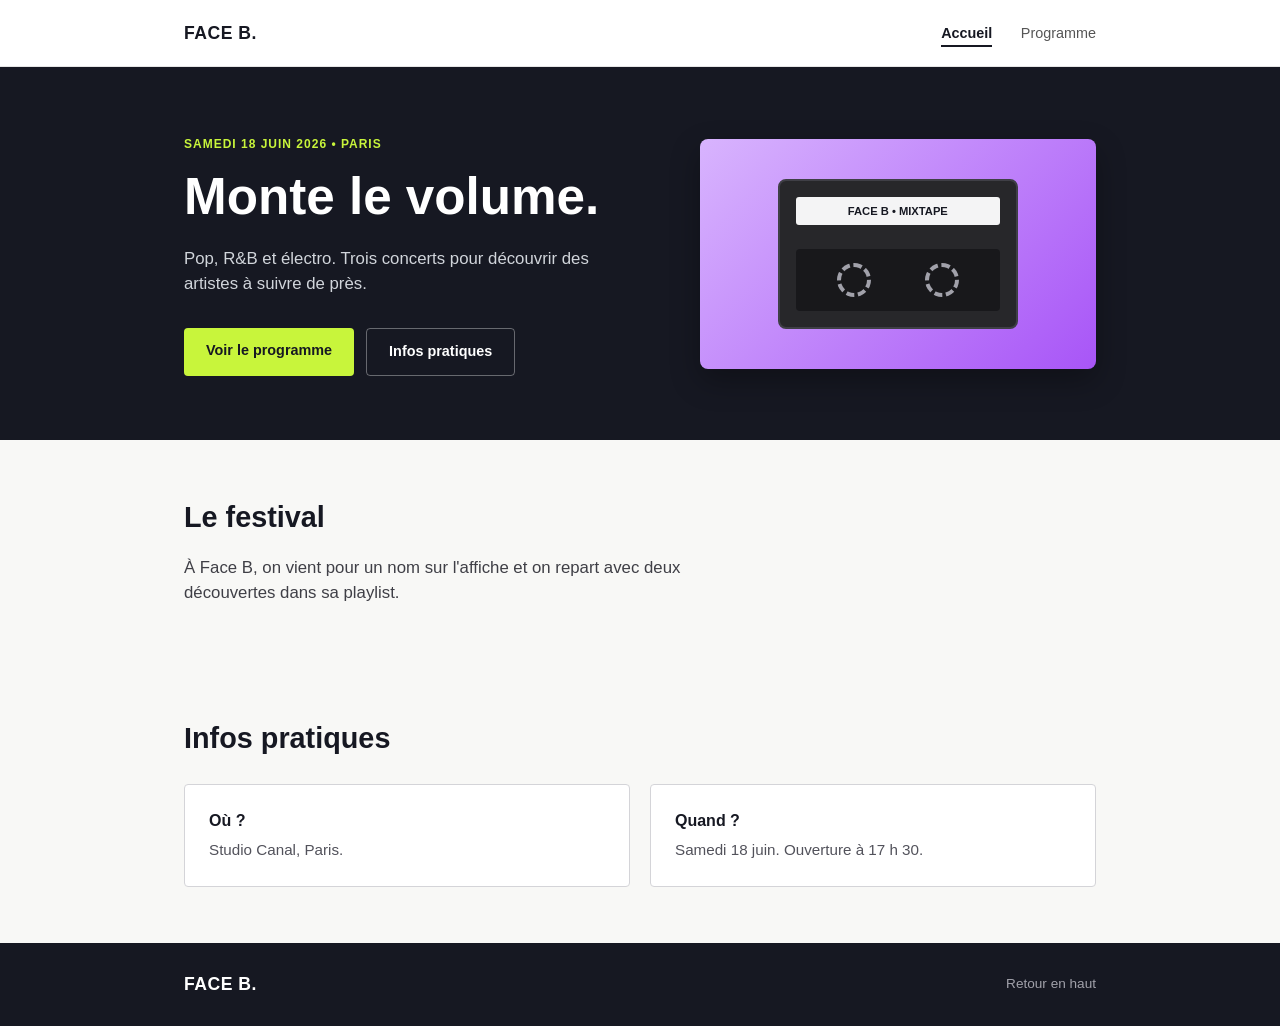
==== index.html @ 23cafc65 "ajt" ====
<!DOCTYPE html>
<html lang="fr">
<head>
  <meta charset="UTF-8">
  <meta name="viewport" content="width=device-width, initial-scale=1.0">
  <title>FACE B. — Accueil</title>
  <link rel="stylesheet" href="style.css">
</head>
<body id="top">

  <header class="navbar">
    <div class="container nav-content">
      <a href="index.html" class="logo">FACE B.</a>
      <nav>
        <a href="index.html" class="active">Accueil</a>
        <a href="programme.html">Programme</a>
      </nav>
    </div>
  </header>

  <main>
    <section class="hero-dark">
      <div class="container hero-grid">
        <div class="hero-text">
          <span class="badge-date">SAMEDI 18 JUIN 2026 • PARIS</span>
          <h1>Monte le volume.</h1>
          <p>Pop, R&amp;B et électro. Trois concerts pour découvrir des artistes à suivre de près.</p>
          <div class="hero-buttons">
            <a href="programme.html" class="btn-lime">Voir le programme</a>
            <a href="#infos" class="btn-outline">Infos pratiques</a>
          </div>
        </div>
        <div class="hero-visual">
          <div class="cassette-placeholder">
            <div class="cassette-body">
              <div class="cassette-label">FACE B • MIXTAPE</div>
              <div class="cassette-reels">
                <span></span>
                <span></span>
              </div>
            </div>
          </div>
        </div>
      </div>
    </section>

    <section class="section-white">
      <div class="container">
        <h2>Le festival</h2>
        <p class="lead-text">À Face B, on vient pour un nom sur l'affiche et on repart avec deux découvertes dans sa playlist.</p>
      </div>
    </section>

    <section id="infos" class="section-white">
      <div class="container">
        <h2>Infos pratiques</h2>
        <div class="infos-grid">
          <div class="info-card">
            <h3>Où ?</h3>
            <p>Studio Canal, Paris.</p>
          </div>
          <div class="info-card">
            <h3>Quand ?</h3>
            <p>Samedi 18 juin. Ouverture à 17 h 30.</p>
          </div>
        </div>
      </div>
    </section>
  </main>

  <footer class="footer">
    <div class="container footer-content">
      <span class="logo">FACE B.</span>
      <a href="#top" class="back-top">Retour en haut</a>
    </div>
  </footer>

</body>
</html>
---- style.css ----
* {
  box-sizing: border-box;
  margin: 0;
  padding: 0;
}

html {
  scroll-behavior: smooth;
}

body {
  font-family: -apple-system, BlinkMacSystemFont, "Segoe UI", Roboto, Helvetica, Arial, sans-serif;
  color: #161822;
  background-color: #f8f8f6;
  line-height: 1.5;
  display: flex;
  flex-direction: column;
  min-height: 100vh;
}

main {
  flex: 1;
}

.container {
  max-width: 960px;
  margin: 0 auto;
  padding: 0 24px;
}

.navbar {
  background-color: #ffffff;
  border-bottom: 1px solid #e5e5e5;
  padding: 20px 0;
}

.nav-content {
  display: flex;
  justify-content: space-between;
  align-items: center;
}

.logo {
  font-weight: 900;
  font-size: 1.1rem;
  letter-spacing: 0.5px;
  text-decoration: none;
  color: inherit;
}

nav a {
  text-decoration: none;
  color: #555;
  margin-left: 24px;
  font-size: 0.9rem;
  font-weight: 500;
  padding-bottom: 4px;
}

nav a.active {
  color: #161822;
  font-weight: 700;
  border-bottom: 2px solid #161822;
}

.hero-dark {
  background-color: #161822;
  color: #ffffff;
  padding: 64px 0;
}

.hero-grid {
  display: grid;
  grid-template-columns: 1.2fr 1fr;
  gap: 40px;
  align-items: center;
}

.badge-date {
  display: inline-block;
  font-size: 0.75rem;
  font-weight: 700;
  letter-spacing: 1px;
  color: #c8f53b;
  margin-bottom: 16px;
}

h1 {
  font-size: 3.2rem;
  font-weight: 800;
  line-height: 1.1;
  margin-bottom: 20px;
}

.hero-dark p {
  color: #d1d5db;
  font-size: 1.05rem;
  margin-bottom: 32px;
  max-width: 420px;
}

.hero-buttons {
  display: flex;
  gap: 12px;
  flex-wrap: wrap;
}

.btn-lime {
  background-color: #c8f53b;
  color: #161822;
  text-decoration: none;
  font-weight: 700;
  font-size: 0.9rem;
  padding: 12px 22px;
  border-radius: 4px;
  transition: opacity 0.2s;
}

.btn-lime:hover {
  opacity: 0.9;
}

.btn-outline {
  border: 1px solid rgba(255, 255, 255, 0.35);
  color: #ffffff;
  text-decoration: none;
  font-weight: 600;
  font-size: 0.9rem;
  padding: 12px 22px;
  border-radius: 4px;
}

.btn-outline:hover {
  background-color: rgba(255, 255, 255, 0.1);
}

.btn-outline-dark {
  display: inline-block;
  border: 1px solid #161822;
  color: #161822;
  text-decoration: none;
  font-weight: 600;
  font-size: 0.85rem;
  padding: 10px 18px;
  border-radius: 4px;
}

.cassette-placeholder {
  background: linear-gradient(135deg, #d8b4fe 0%, #a855f7 100%);
  border-radius: 8px;
  padding: 40px;
  display: flex;
  justify-content: center;
  align-items: center;
  box-shadow: 0 12px 30px rgba(0, 0, 0, 0.3);
}

.cassette-body {
  background-color: #27272a;
  width: 240px;
  height: 150px;
  border-radius: 8px;
  padding: 16px;
  display: flex;
  flex-direction: column;
  justify-content: space-between;
  border: 2px solid #3f3f46;
}

.cassette-label {
  background-color: #f4f4f5;
  color: #161822;
  font-size: 0.7rem;
  font-weight: 800;
  padding: 6px 10px;
  border-radius: 3px;
  text-align: center;
}

.cassette-reels {
  display: flex;
  justify-content: space-around;
  align-items: center;
  background-color: #18181b;
  padding: 14px;
  border-radius: 4px;
}

.cassette-reels span {
  width: 34px;
  height: 34px;
  border-radius: 50%;
  border: 4px dashed #a1a1aa;
}

.section-white {
  padding: 56px 0;
  background-color: #f8f8f6;
}

h2 {
  font-size: 1.8rem;
  font-weight: 800;
  margin-bottom: 16px;
}

.lead-text {
  font-size: 1.05rem;
  color: #3f3f46;
  max-width: 580px;
}

.infos-grid {
  display: grid;
  grid-template-columns: 1fr 1fr;
  gap: 20px;
  margin-top: 24px;
}

.info-card {
  background-color: #ffffff;
  border: 1px solid #d4d4d8;
  padding: 24px;
  border-radius: 4px;
}

.info-card h3 {
  font-size: 1rem;
  font-weight: 700;
  margin-bottom: 6px;
}

.info-card p {
  color: #52525b;
  font-size: 0.95rem;
}

.hero-lime {
  background-color: #c8f53b;
  color: #161822;
  padding: 64px 0;
}

.subtitle-small {
  display: block;
  font-size: 0.75rem;
  font-weight: 700;
  letter-spacing: 1px;
  margin-bottom: 14px;
}

.hero-lime p {
  max-width: 480px;
  margin-bottom: 28px;
  font-size: 1.05rem;
}

.schedule-list {
  margin-top: 24px;
  border-top: 1px solid #d4d4d8;
}

.schedule-row {
  display: grid;
  grid-template-columns: 120px 1fr auto;
  align-items: center;
  padding: 20px 0;
  border-bottom: 1px solid #d4d4d8;
}

.schedule-row .time {
  font-size: 0.9rem;
  color: #52525b;
  font-weight: 600;
}

.schedule-row .artist {
  font-size: 1.15rem;
  font-weight: 700;
}

.schedule-row .genre {
  font-size: 0.85rem;
  color: #52525b;
}

.section-lavender {
  background-color: #e4d8ff;
  padding: 56px 0;
}

.footer {
  background-color: #161822;
  color: #ffffff;
  padding: 28px 0;
}

.footer-content {
  display: flex;
  justify-content: space-between;
  align-items: center;
}

.back-top {
  color: #a1a1aa;
  text-decoration: none;
  font-size: 0.85rem;
}

.back-top:hover {
  color: #ffffff;
}

@media (max-width: 700px) {
  .hero-grid, .infos-grid {
    grid-template-columns: 1fr;
  }
  h1 {
    font-size: 2.4rem;
  }
}
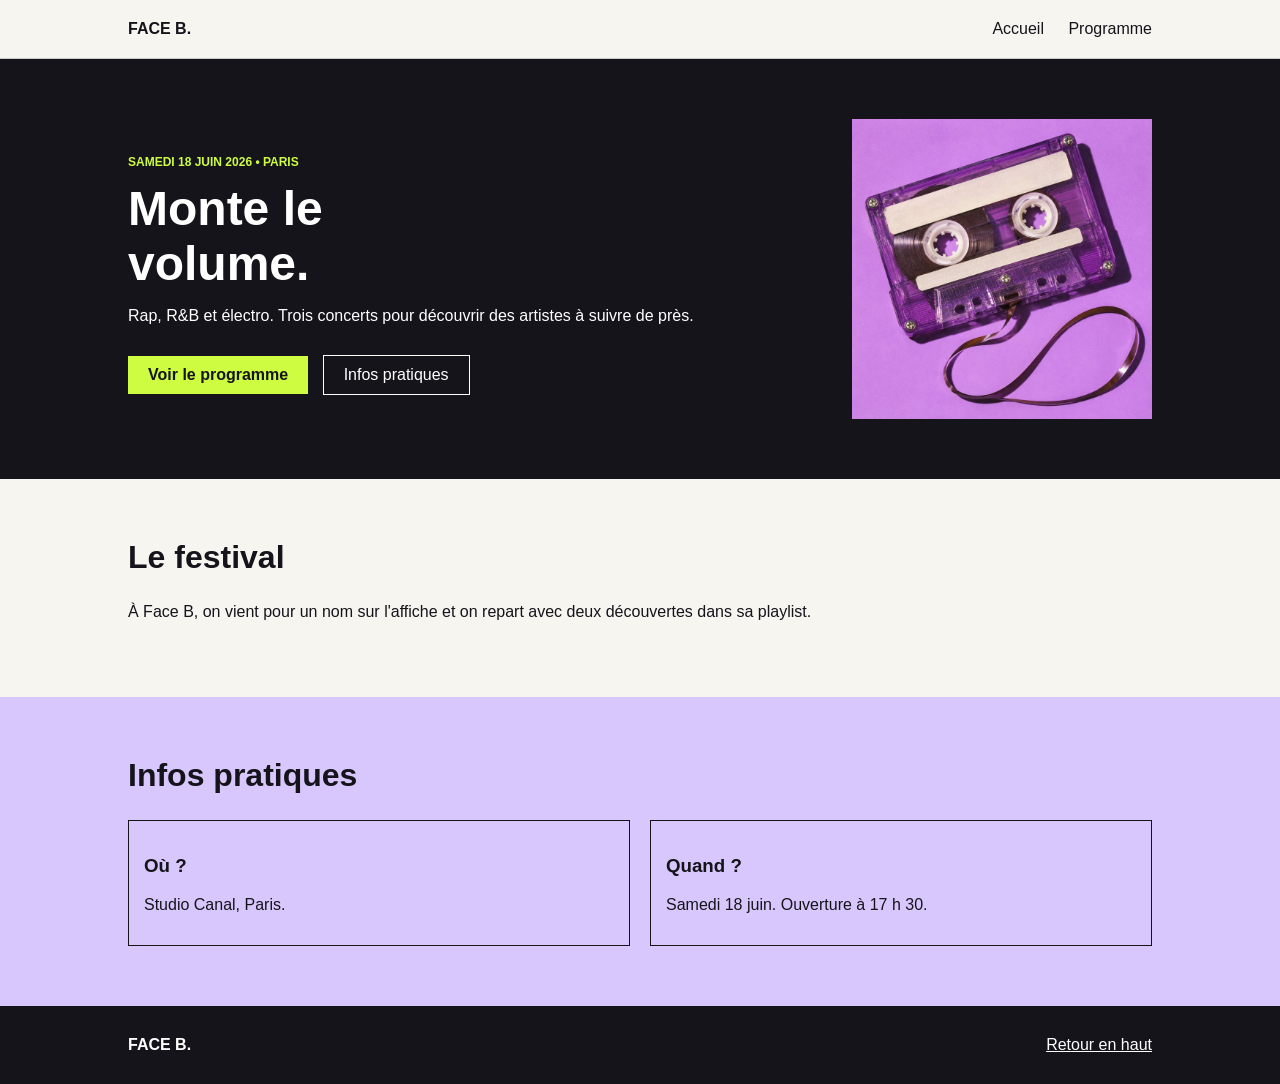
==== commit 4d5918eb: "changement" ====
--- a/index.html
+++ b/index.html
@@ -2,77 +2,55 @@
 <html lang="fr">
 <head>
   <meta charset="UTF-8">
-  <meta name="viewport" content="width=device-width, initial-scale=1.0">
-  <title>FACE B. — Accueil</title>
+  <title>FACE B - Accueil</title>
   <link rel="stylesheet" href="style.css">
 </head>
-<body id="top">
+<body id="haut">
 
-  <header class="navbar">
-    <div class="container nav-content">
-      <a href="index.html" class="logo">FACE B.</a>
-      <nav>
-        <a href="index.html" class="active">Accueil</a>
-        <a href="programme.html">Programme</a>
-      </nav>
-    </div>
+  <header class="menu">
+    <strong>FACE B.</strong>
+    <nav>
+      <a href="index.html">Accueil</a>
+      <a href="programme.html">Programme</a>
+    </nav>
   </header>
 
-  <main>
-    <section class="hero-dark">
-      <div class="container hero-grid">
-        <div class="hero-text">
-          <span class="badge-date">SAMEDI 18 JUIN 2026 • PARIS</span>
-          <h1>Monte le volume.</h1>
-          <p>Pop, R&amp;B et électro. Trois concerts pour découvrir des artistes à suivre de près.</p>
-          <div class="hero-buttons">
-            <a href="programme.html" class="btn-lime">Voir le programme</a>
-            <a href="#infos" class="btn-outline">Infos pratiques</a>
-          </div>
-        </div>
-        <div class="hero-visual">
-          <div class="cassette-placeholder">
-            <div class="cassette-body">
-              <div class="cassette-label">FACE B • MIXTAPE</div>
-              <div class="cassette-reels">
-                <span></span>
-                <span></span>
-              </div>
-            </div>
-          </div>
-        </div>
+  <section class="bloc-noir">
+    <div>
+      <p class="texte-vert">SAMEDI 18 JUIN 2026 • PARIS</p>
+      <h1>Monte le<br>volume.</h1>
+      <p>Rap, R&B et électro. Trois concerts pour découvrir des artistes à suivre de près.</p>
+      <a href="programme.html" class="bouton-vert">Voir le programme</a>
+      <a href="#infos" class="bouton-contour">Infos pratiques</a>
+    </div>
+
+    <div class="boite-image">
+      <img src="27eb45d2c8968b3787df97820d218c068584682f.jpg" alt="cassette disque">
+    </div>
+  </section>
+
+  <section class="bloc-blanc">
+    <h2>Le festival</h2>
+    <p>À Face B, on vient pour un nom sur l'affiche et on repart avec deux découvertes dans sa playlist.</p>
+  </section>
+
+  <section id="infos" class="bloc-violet">
+    <h2>Infos pratiques</h2>
+    <div class="deux-colonnes">
+      <div class="carte">
+        <h3>Où ?</h3>
+        <p>Studio Canal, Paris.</p>
       </div>
-    </section>
+      <div class="carte">
+        <h3>Quand ?</h3>
+        <p>Samedi 18 juin. Ouverture à 17 h 30.</p>
+      </div>
+    </div>
+  </section>
 
-    <section class="section-white">
-      <div class="container">
-        <h2>Le festival</h2>
-        <p class="lead-text">À Face B, on vient pour un nom sur l'affiche et on repart avec deux découvertes dans sa playlist.</p>
-      </div>
-    </section>
-
-    <section id="infos" class="section-white">
-      <div class="container">
-        <h2>Infos pratiques</h2>
-        <div class="infos-grid">
-          <div class="info-card">
-            <h3>Où ?</h3>
-            <p>Studio Canal, Paris.</p>
-          </div>
-          <div class="info-card">
-            <h3>Quand ?</h3>
-            <p>Samedi 18 juin. Ouverture à 17 h 30.</p>
-          </div>
-        </div>
-      </div>
-    </section>
-  </main>
-
-  <footer class="footer">
-    <div class="container footer-content">
-      <span class="logo">FACE B.</span>
-      <a href="#top" class="back-top">Retour en haut</a>
-    </div>
+  <footer class="pied-de-page">
+    <strong>FACE B.</strong>
+    <a href="#haut">Retour en haut</a>
   </footer>
 
 </body>
--- a/style.css
+++ b/style.css
@@ -1,321 +1,129 @@
-* {
-  box-sizing: border-box;
+body {
+  font-family: Arial, sans-serif;
   margin: 0;
-  padding: 0;
+  color: #15141B;
+  background-color: #F6F5F0;
 }
 
-html {
-  scroll-behavior: smooth;
+.menu {
+  display: flex;
+  justify-content: space-between;
+  padding: 20px 10%;
+  border-bottom: 1px solid #CCC;
 }
 
-body {
-  font-family: -apple-system, BlinkMacSystemFont, "Segoe UI", Roboto, Helvetica, Arial, sans-serif;
-  color: #161822;
-  background-color: #f8f8f6;
-  line-height: 1.5;
-  display: flex;
-  flex-direction: column;
-  min-height: 100vh;
+.menu a {
+  color: #15141B;
+  text-decoration: none;
+  margin-left: 20px;
 }
 
-main {
-  flex: 1;
-}
-
-.container {
-  max-width: 960px;
-  margin: 0 auto;
-  padding: 0 24px;
-}
-
-.navbar {
-  background-color: #ffffff;
-  border-bottom: 1px solid #e5e5e5;
-  padding: 20px 0;
-}
-
-.nav-content {
+.bloc-noir {
+  background-color: #15141B;
+  color: white;
+  padding: 60px 10%;
   display: flex;
   justify-content: space-between;
   align-items: center;
+  gap: 30px;
 }
 
-.logo {
-  font-weight: 900;
-  font-size: 1.1rem;
-  letter-spacing: 0.5px;
-  text-decoration: none;
-  color: inherit;
+.bloc-vert {
+  background-color: #CDFC41;
+  padding: 60px 10%;
 }
 
-nav a {
-  text-decoration: none;
-  color: #555;
-  margin-left: 24px;
-  font-size: 0.9rem;
-  font-weight: 500;
-  padding-bottom: 4px;
+.bloc-blanc {
+  background-color: #F6F5F0;
+  padding: 60px 10%;
 }
 
-nav a.active {
-  color: #161822;
-  font-weight: 700;
-  border-bottom: 2px solid #161822;
-}
-
-.hero-dark {
-  background-color: #161822;
-  color: #ffffff;
-  padding: 64px 0;
-}
-
-.hero-grid {
-  display: grid;
-  grid-template-columns: 1.2fr 1fr;
-  gap: 40px;
-  align-items: center;
-}
-
-.badge-date {
-  display: inline-block;
-  font-size: 0.75rem;
-  font-weight: 700;
-  letter-spacing: 1px;
-  color: #c8f53b;
-  margin-bottom: 16px;
+.bloc-violet {
+  background-color: #D8C7FC;
+  padding: 60px 10%;
 }
 
 h1 {
-  font-size: 3.2rem;
-  font-weight: 800;
-  line-height: 1.1;
-  margin-bottom: 20px;
-}
-
-.hero-dark p {
-  color: #d1d5db;
-  font-size: 1.05rem;
-  margin-bottom: 32px;
-  max-width: 420px;
-}
-
-.hero-buttons {
-  display: flex;
-  gap: 12px;
-  flex-wrap: wrap;
-}
-
-.btn-lime {
-  background-color: #c8f53b;
-  color: #161822;
-  text-decoration: none;
-  font-weight: 700;
-  font-size: 0.9rem;
-  padding: 12px 22px;
-  border-radius: 4px;
-  transition: opacity 0.2s;
-}
-
-.btn-lime:hover {
-  opacity: 0.9;
-}
-
-.btn-outline {
-  border: 1px solid rgba(255, 255, 255, 0.35);
-  color: #ffffff;
-  text-decoration: none;
-  font-weight: 600;
-  font-size: 0.9rem;
-  padding: 12px 22px;
-  border-radius: 4px;
-}
-
-.btn-outline:hover {
-  background-color: rgba(255, 255, 255, 0.1);
-}
-
-.btn-outline-dark {
-  display: inline-block;
-  border: 1px solid #161822;
-  color: #161822;
-  text-decoration: none;
-  font-weight: 600;
-  font-size: 0.85rem;
-  padding: 10px 18px;
-  border-radius: 4px;
-}
-
-.cassette-placeholder {
-  background: linear-gradient(135deg, #d8b4fe 0%, #a855f7 100%);
-  border-radius: 8px;
-  padding: 40px;
-  display: flex;
-  justify-content: center;
-  align-items: center;
-  box-shadow: 0 12px 30px rgba(0, 0, 0, 0.3);
-}
-
-.cassette-body {
-  background-color: #27272a;
-  width: 240px;
-  height: 150px;
-  border-radius: 8px;
-  padding: 16px;
-  display: flex;
-  flex-direction: column;
-  justify-content: space-between;
-  border: 2px solid #3f3f46;
-}
-
-.cassette-label {
-  background-color: #f4f4f5;
-  color: #161822;
-  font-size: 0.7rem;
-  font-weight: 800;
-  padding: 6px 10px;
-  border-radius: 3px;
-  text-align: center;
-}
-
-.cassette-reels {
-  display: flex;
-  justify-content: space-around;
-  align-items: center;
-  background-color: #18181b;
-  padding: 14px;
-  border-radius: 4px;
-}
-
-.cassette-reels span {
-  width: 34px;
-  height: 34px;
-  border-radius: 50%;
-  border: 4px dashed #a1a1aa;
-}
-
-.section-white {
-  padding: 56px 0;
-  background-color: #f8f8f6;
+  font-size: 48px;
+  margin: 10px 0;
 }
 
 h2 {
-  font-size: 1.8rem;
-  font-weight: 800;
-  margin-bottom: 16px;
+  font-size: 32px;
+  margin-top: 0;
 }
 
-.lead-text {
-  font-size: 1.05rem;
-  color: #3f3f46;
-  max-width: 580px;
+.texte-vert {
+  color: #CDFC41;
+  font-size: 12px;
+  font-weight: bold;
 }
 
-.infos-grid {
-  display: grid;
-  grid-template-columns: 1fr 1fr;
-  gap: 20px;
-  margin-top: 24px;
+.bouton-vert {
+  display: inline-block;
+  background-color: #CDFC41;
+  color: #15141B;
+  padding: 10px 20px;
+  text-decoration: none;
+  font-weight: bold;
+  margin-top: 15px;
 }
 
-.info-card {
-  background-color: #ffffff;
-  border: 1px solid #d4d4d8;
-  padding: 24px;
-  border-radius: 4px;
+.bouton-contour {
+  display: inline-block;
+  border: 1px solid white;
+  color: white;
+  padding: 10px 20px;
+  text-decoration: none;
+  margin-left: 10px;
 }
 
-.info-card h3 {
-  font-size: 1rem;
-  font-weight: 700;
-  margin-bottom: 6px;
+.bouton-noir {
+  display: inline-block;
+  border: 1px solid #15141B;
+  color: #15141B;
+  padding: 10px 20px;
+  text-decoration: none;
+  margin-top: 15px;
 }
 
-.info-card p {
-  color: #52525b;
-  font-size: 0.95rem;
+.boite-image {
+  width: 300px;
 }
 
-.hero-lime {
-  background-color: #c8f53b;
-  color: #161822;
-  padding: 64px 0;
+.boite-image img {
+  width: 100%;
+  display: block;
 }
 
-.subtitle-small {
-  display: block;
-  font-size: 0.75rem;
-  font-weight: 700;
-  letter-spacing: 1px;
-  margin-bottom: 14px;
+.deux-colonnes {
+  display: flex;
+  gap: 20px;
+  margin-top: 20px;
 }
 
-.hero-lime p {
-  max-width: 480px;
-  margin-bottom: 28px;
-  font-size: 1.05rem;
+.carte {
+  border: 1px solid #15141B;
+  padding: 15px;
+  width: 50%;
 }
 
-.schedule-list {
-  margin-top: 24px;
-  border-top: 1px solid #d4d4d8;
+.ligne-concert {
+  display: flex;
+  justify-content: space-between;
+  padding: 15px 0;
+  border-bottom: 1px solid #CCC;
 }
 
-.schedule-row {
-  display: grid;
-  grid-template-columns: 120px 1fr auto;
-  align-items: center;
-  padding: 20px 0;
-  border-bottom: 1px solid #d4d4d8;
+.pied-de-page {
+  background-color: #15141B;
+  color: white;
+  padding: 30px 10%;
+  display: flex;
+  justify-content: space-between;
 }
 
-.schedule-row .time {
-  font-size: 0.9rem;
-  color: #52525b;
-  font-weight: 600;
+.pied-de-page a {
+  color: white;
 }
 
-.schedule-row .artist {
-  font-size: 1.15rem;
-  font-weight: 700;
-}
-
-.schedule-row .genre {
-  font-size: 0.85rem;
-  color: #52525b;
-}
-
-.section-lavender {
-  background-color: #e4d8ff;
-  padding: 56px 0;
-}
-
-.footer {
-  background-color: #161822;
-  color: #ffffff;
-  padding: 28px 0;
-}
-
-.footer-content {
-  display: flex;
-  justify-content: space-between;
-  align-items: center;
-}
-
-.back-top {
-  color: #a1a1aa;
-  text-decoration: none;
-  font-size: 0.85rem;
-}
-
-.back-top:hover {
-  color: #ffffff;
-}
-
-@media (max-width: 700px) {
-  .hero-grid, .infos-grid {
-    grid-template-columns: 1fr;
-  }
-  h1 {
-    font-size: 2.4rem;
-  }
-}
